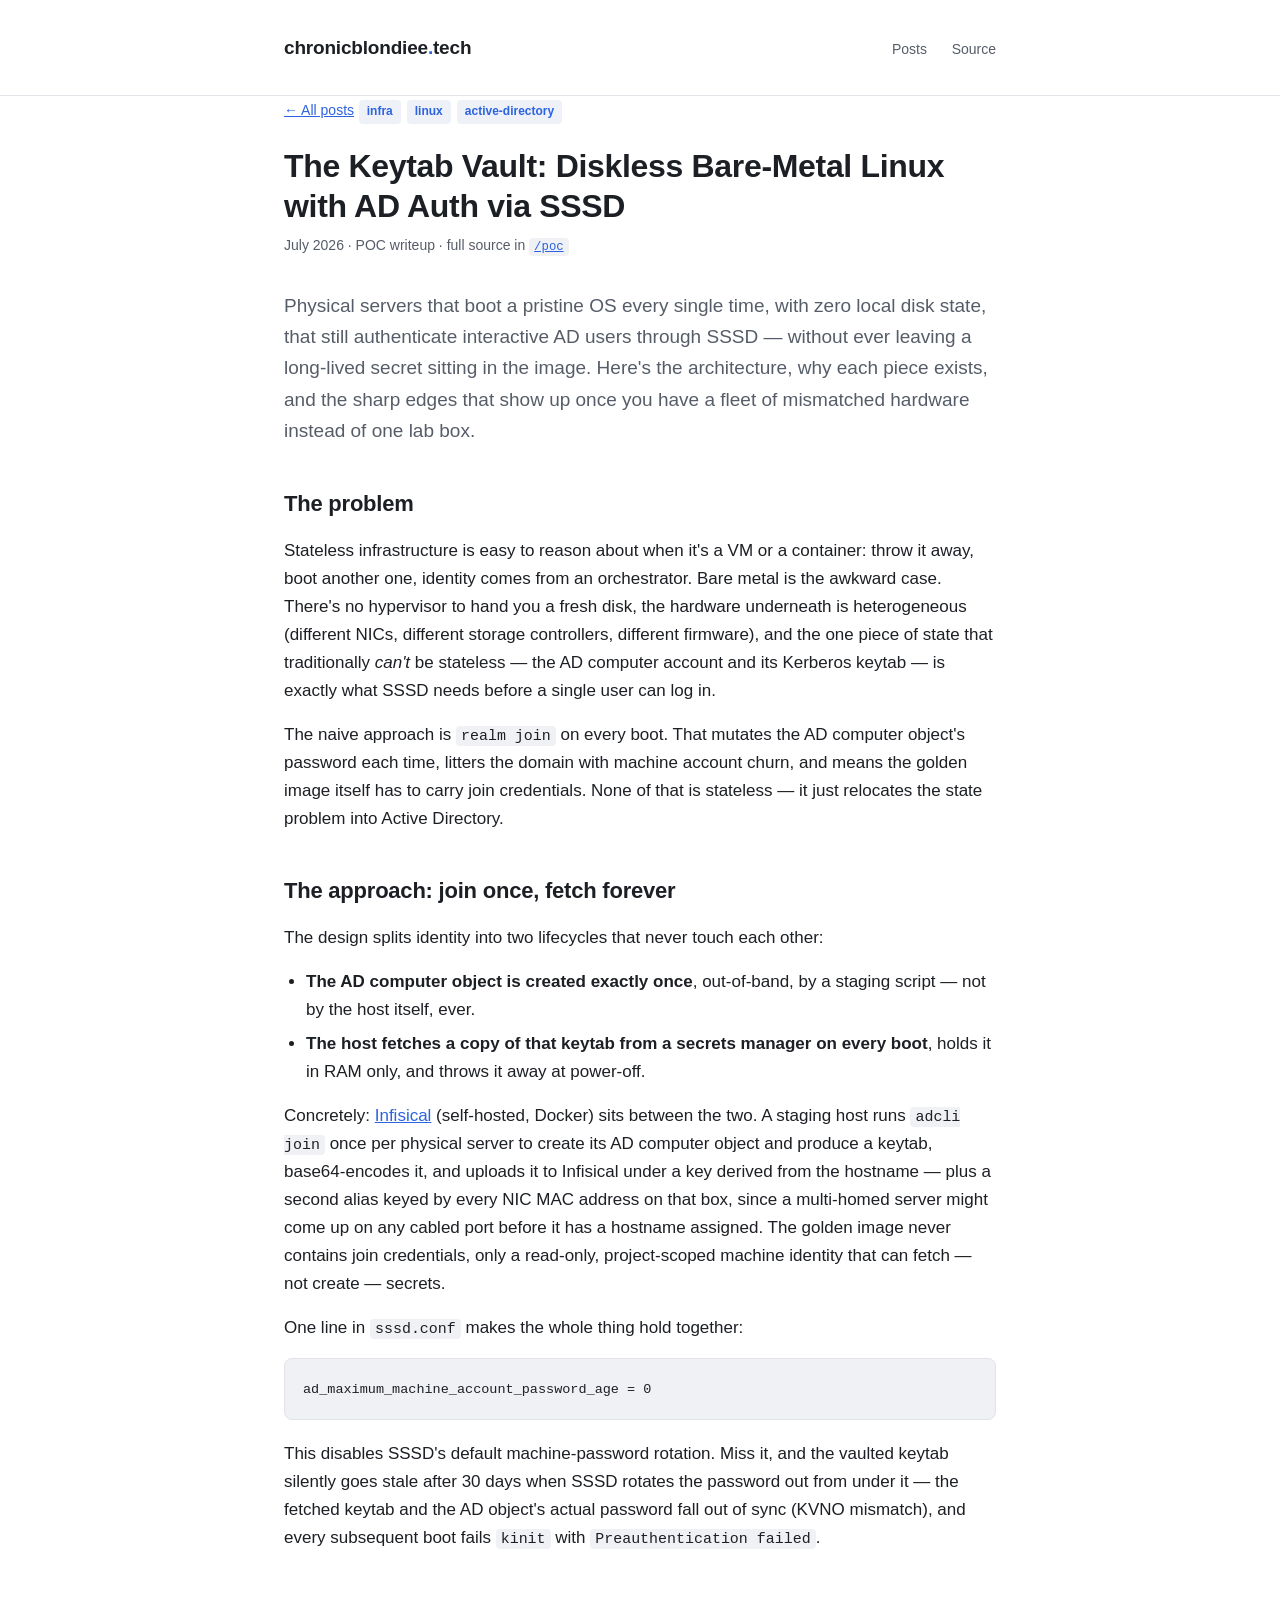
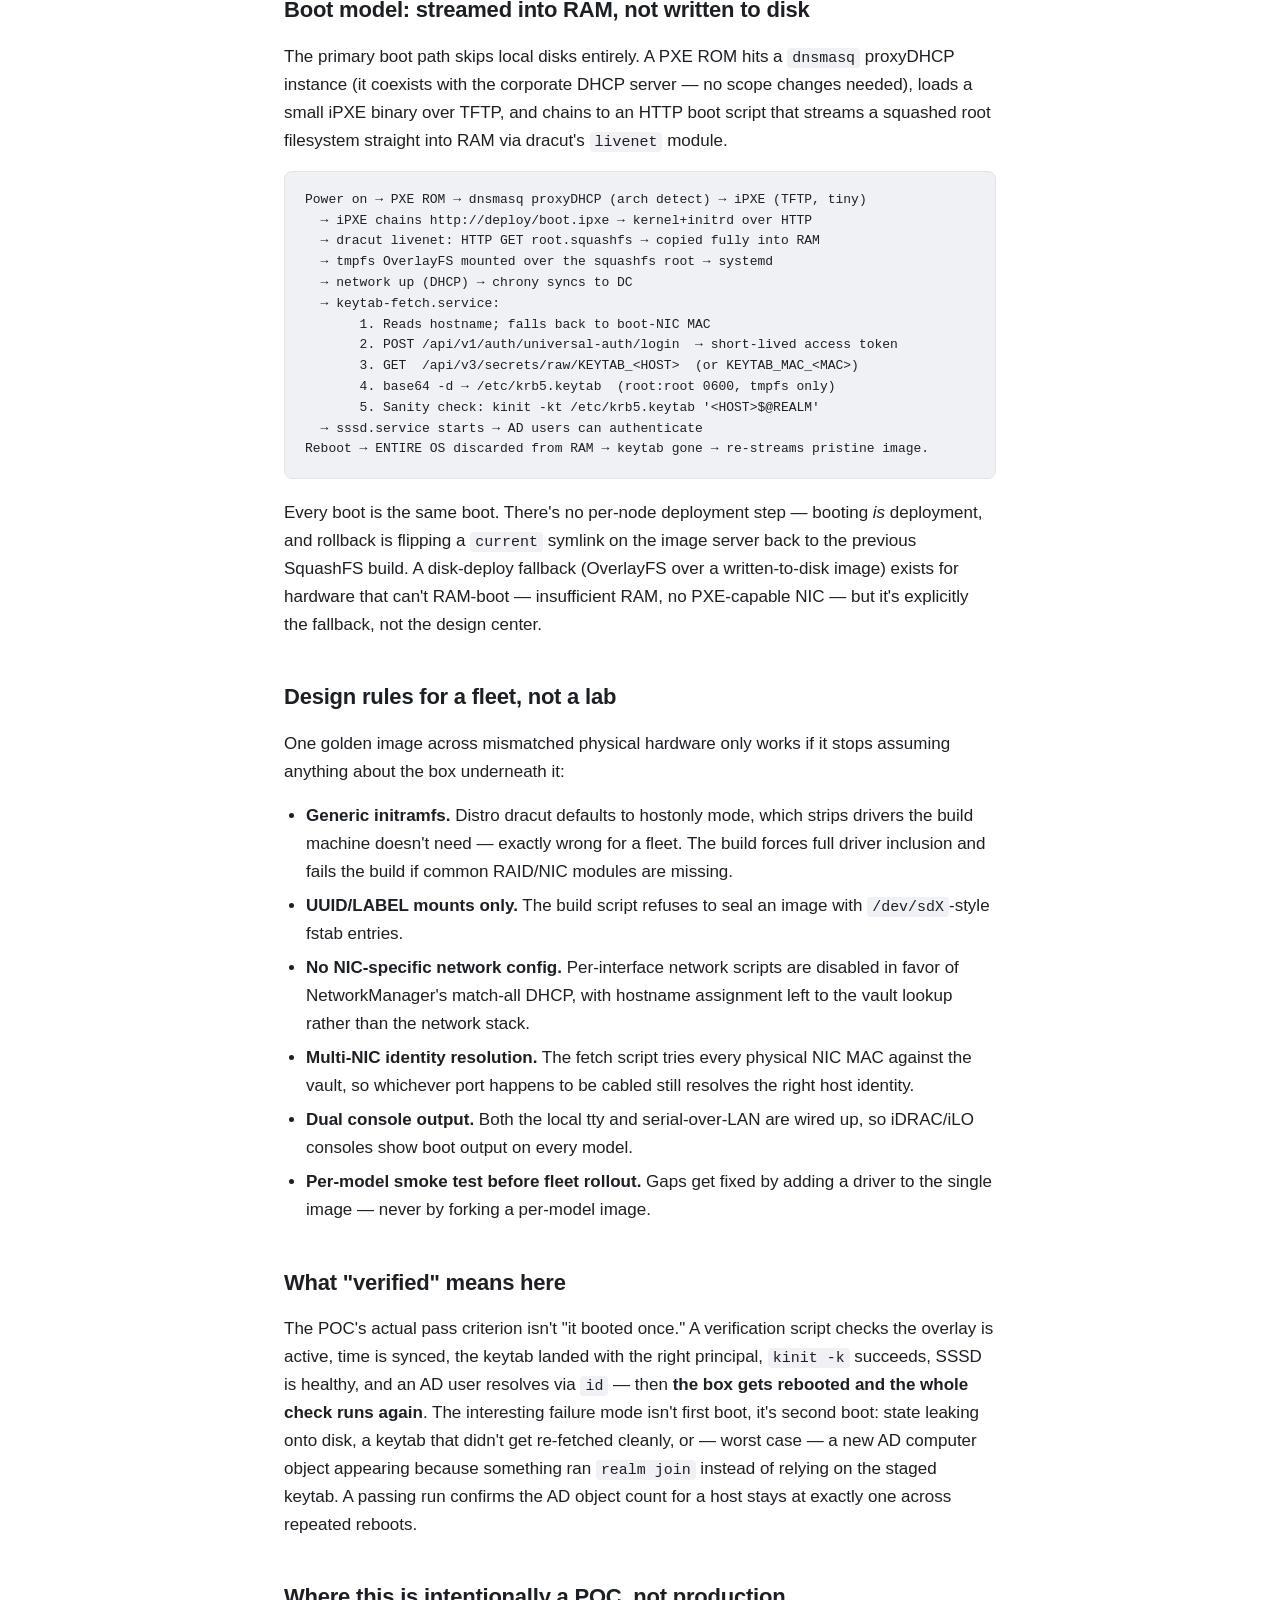
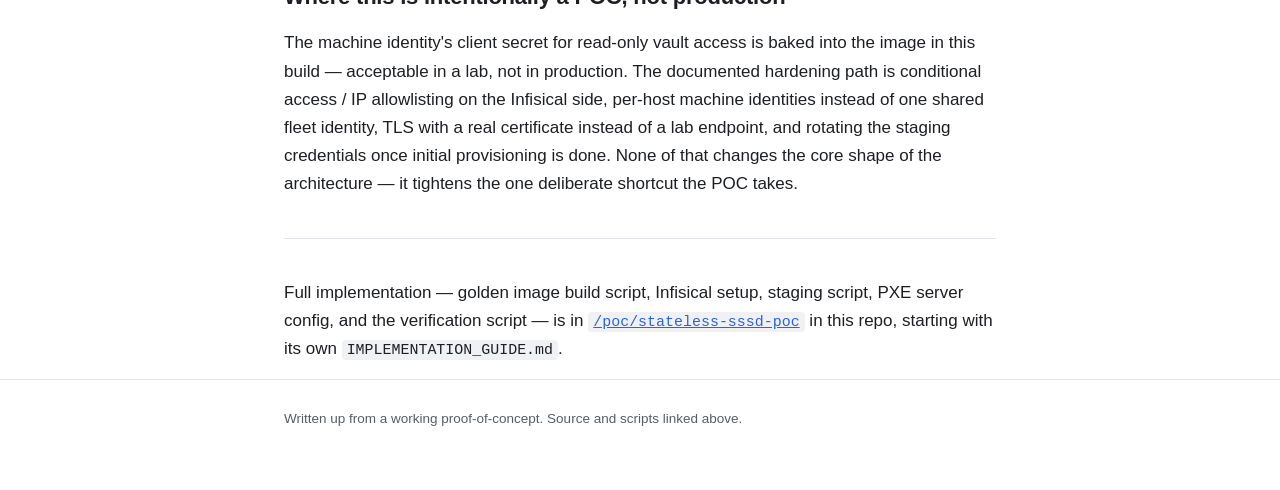
==== posts/stateless-bare-metal-linux-sssd.html @ 3443fa1d "Initial blog: Keytab Vault stateless bare-metal Linux + SSSD POC writeup Static HTML/CSS blog with a" ====
<!doctype html>
<html lang="en">
<head>
<meta charset="utf-8">
<meta name="viewport" content="width=device-width, initial-scale=1">
<title>The Keytab Vault: Diskless Bare-Metal Linux with AD Auth via SSSD</title>
<meta name="description" content="A PXE RAM-boot architecture for stateless bare-metal Linux fleets that authenticate against Active Directory through SSSD, with secrets pulled from Infisical at every boot.">
<link rel="stylesheet" href="../style.css">
</head>
<body>

<header class="site">
  <div class="wrap">
    <a class="brand" href="../index.html">chronicblondiee<span>.</span>tech</a>
    <nav class="site">
      <a href="../index.html">Posts</a>
      <a href="https://github.com/chronicblondiee/tech-blog/tree/main/poc/stateless-sssd-poc">Source</a>
    </nav>
  </div>
</header>

<main class="wrap">

  <a class="back-link" href="../index.html">&larr; All posts</a>

  <span class="tag">infra</span><span class="tag">linux</span><span class="tag">active-directory</span>

  <h1>The Keytab Vault: Diskless Bare-Metal Linux with AD Auth via SSSD</h1>
  <div class="post-meta">July 2026 &middot; POC writeup &middot; full source in <a href="https://github.com/chronicblondiee/tech-blog/tree/main/poc/stateless-sssd-poc"><code>/poc</code></a></div>

  <p class="lede">
    Physical servers that boot a pristine OS every single time, with zero local
    disk state, that still authenticate interactive AD users through SSSD —
    without ever leaving a long-lived secret sitting in the image. Here's the
    architecture, why each piece exists, and the sharp edges that show up
    once you have a fleet of mismatched hardware instead of one lab box.
  </p>

  <h2>The problem</h2>
  <p>
    Stateless infrastructure is easy to reason about when it's a VM or a
    container: throw it away, boot another one, identity comes from an
    orchestrator. Bare metal is the awkward case. There's no hypervisor to
    hand you a fresh disk, the hardware underneath is heterogeneous (different
    NICs, different storage controllers, different firmware), and the one
    piece of state that traditionally <em>can't</em> be stateless — the AD
    computer account and its Kerberos keytab — is exactly what SSSD needs
    before a single user can log in.
  </p>
  <p>
    The naive approach is <code>realm join</code> on every boot. That mutates
    the AD computer object's password each time, litters the domain with
    machine account churn, and means the golden image itself has to carry
    join credentials. None of that is stateless — it just relocates the
    state problem into Active Directory.
  </p>

  <h2>The approach: join once, fetch forever</h2>
  <p>
    The design splits identity into two lifecycles that never touch each
    other:
  </p>
  <ul>
    <li><strong>The AD computer object is created exactly once</strong>, out-of-band, by a staging script — not by the host itself, ever.</li>
    <li><strong>The host fetches a copy of that keytab from a secrets manager on every boot</strong>, holds it in RAM only, and throws it away at power-off.</li>
  </ul>
  <p>
    Concretely: <a href="https://infisical.com">Infisical</a> (self-hosted, Docker)
    sits between the two. A staging host runs <code>adcli join</code> once per
    physical server to create its AD computer object and produce a keytab,
    base64-encodes it, and uploads it to Infisical under a key derived from
    the hostname — plus a second alias keyed by every NIC MAC address on that
    box, since a multi-homed server might come up on any cabled port before
    it has a hostname assigned. The golden image never contains join
    credentials, only a read-only, project-scoped machine identity that can
    fetch — not create — secrets.
  </p>
  <p>
    One line in <code>sssd.conf</code> makes the whole thing hold together:
  </p>
  <pre><code>ad_maximum_machine_account_password_age = 0</code></pre>
  <p>
    This disables SSSD's default machine-password rotation. Miss it, and the
    vaulted keytab silently goes stale after 30 days when SSSD rotates the
    password out from under it — the fetched keytab and the AD object's
    actual password fall out of sync (KVNO mismatch), and every subsequent
    boot fails <code>kinit</code> with <code>Preauthentication failed</code>.
  </p>

  <h2>Boot model: streamed into RAM, not written to disk</h2>
  <p>
    The primary boot path skips local disks entirely. A PXE ROM hits a
    <code>dnsmasq</code> proxyDHCP instance (it coexists with the corporate
    DHCP server — no scope changes needed), loads a small iPXE binary over
    TFTP, and chains to an HTTP boot script that streams a squashed root
    filesystem straight into RAM via dracut's <code>livenet</code> module.
  </p>
  <div class="diagram">Power on &rarr; PXE ROM &rarr; dnsmasq proxyDHCP (arch detect) &rarr; iPXE (TFTP, tiny)
  &rarr; iPXE chains http://deploy/boot.ipxe &rarr; kernel+initrd over HTTP
  &rarr; dracut livenet: HTTP GET root.squashfs &rarr; copied fully into RAM
  &rarr; tmpfs OverlayFS mounted over the squashfs root &rarr; systemd
  &rarr; network up (DHCP) &rarr; chrony syncs to DC
  &rarr; keytab-fetch.service:
       1. Reads hostname; falls back to boot-NIC MAC
       2. POST /api/v1/auth/universal-auth/login  &rarr; short-lived access token
       3. GET  /api/v3/secrets/raw/KEYTAB_&lt;HOST&gt;  (or KEYTAB_MAC_&lt;MAC&gt;)
       4. base64 -d &rarr; /etc/krb5.keytab  (root:root 0600, tmpfs only)
       5. Sanity check: kinit -kt /etc/krb5.keytab '&lt;HOST&gt;$@REALM'
  &rarr; sssd.service starts &rarr; AD users can authenticate
Reboot &rarr; ENTIRE OS discarded from RAM &rarr; keytab gone &rarr; re-streams pristine image.</div>
  <p>
    Every boot is the same boot. There's no per-node deployment step —
    booting <em>is</em> deployment, and rollback is flipping a
    <code>current</code> symlink on the image server back to the previous
    SquashFS build. A disk-deploy fallback (OverlayFS over a written-to-disk
    image) exists for hardware that can't RAM-boot — insufficient RAM, no
    PXE-capable NIC — but it's explicitly the fallback, not the design
    center.
  </p>

  <h2>Design rules for a fleet, not a lab</h2>
  <p>
    One golden image across mismatched physical hardware only works if it
    stops assuming anything about the box underneath it:
  </p>
  <ul>
    <li><strong>Generic initramfs.</strong> Distro dracut defaults to hostonly mode, which strips drivers the build machine doesn't need — exactly wrong for a fleet. The build forces full driver inclusion and fails the build if common RAID/NIC modules are missing.</li>
    <li><strong>UUID/LABEL mounts only.</strong> The build script refuses to seal an image with <code>/dev/sdX</code>-style fstab entries.</li>
    <li><strong>No NIC-specific network config.</strong> Per-interface network scripts are disabled in favor of NetworkManager's match-all DHCP, with hostname assignment left to the vault lookup rather than the network stack.</li>
    <li><strong>Multi-NIC identity resolution.</strong> The fetch script tries every physical NIC MAC against the vault, so whichever port happens to be cabled still resolves the right host identity.</li>
    <li><strong>Dual console output.</strong> Both the local tty and serial-over-LAN are wired up, so iDRAC/iLO consoles show boot output on every model.</li>
    <li><strong>Per-model smoke test before fleet rollout.</strong> Gaps get fixed by adding a driver to the single image — never by forking a per-model image.</li>
  </ul>

  <h2>What "verified" means here</h2>
  <p>
    The POC's actual pass criterion isn't "it booted once." A verification
    script checks the overlay is active, time is synced, the keytab landed
    with the right principal, <code>kinit -k</code> succeeds, SSSD is healthy,
    and an AD user resolves via <code>id</code> — then <strong>the box gets
    rebooted and the whole check runs again</strong>. The interesting failure
    mode isn't first boot, it's second boot: state leaking onto disk, a
    keytab that didn't get re-fetched cleanly, or — worst case — a new AD
    computer object appearing because something ran <code>realm join</code>
    instead of relying on the staged keytab. A passing run confirms the AD
    object count for a host stays at exactly one across repeated reboots.
  </p>

  <h2>Where this is intentionally a POC, not production</h2>
  <p>
    The machine identity's client secret for read-only vault access is baked
    into the image in this build — acceptable in a lab, not in production.
    The documented hardening path is conditional access / IP allowlisting on
    the Infisical side, per-host machine identities instead of one shared
    fleet identity, TLS with a real certificate instead of a lab endpoint,
    and rotating the staging credentials once initial provisioning is done.
    None of that changes the core shape of the architecture — it tightens
    the one deliberate shortcut the POC takes.
  </p>

  <hr>
  <p>
    Full implementation — golden image build script, Infisical setup,
    staging script, PXE server config, and the verification script — is in
    <a href="https://github.com/chronicblondiee/tech-blog/tree/main/poc/stateless-sssd-poc"><code>/poc/stateless-sssd-poc</code></a>
    in this repo, starting with its own <code>IMPLEMENTATION_GUIDE.md</code>.
  </p>

</main>

<footer class="site">
  <div class="wrap">
    Written up from a working proof-of-concept. Source and scripts linked above.
  </div>
</footer>

</body>
</html>
---- style.css ----
:root {
  color-scheme: light dark;
  --bg: #ffffff;
  --bg-alt: #f5f6f8;
  --text: #1c1f24;
  --text-dim: #565d68;
  --accent: #2b63e0;
  --border: #e2e4e9;
  --code-bg: #f0f1f4;
  --tag-bg: #eef1f8;
}

@media (prefers-color-scheme: dark) {
  :root {
    --bg: #14161a;
    --bg-alt: #1b1e24;
    --text: #e7e9ec;
    --text-dim: #9aa1ac;
    --accent: #6d9bff;
    --border: #2b2f37;
    --code-bg: #1e2128;
    --tag-bg: #20242e;
  }
}

* { box-sizing: border-box; }

html { -webkit-text-size-adjust: 100%; }

body {
  margin: 0;
  background: var(--bg);
  color: var(--text);
  font: 17px/1.65 -apple-system, BlinkMacSystemFont, "Segoe UI", Roboto, Helvetica, Arial, sans-serif;
}

.wrap {
  max-width: 760px;
  margin: 0 auto;
  padding: 0 24px;
}

header.site {
  border-bottom: 1px solid var(--border);
  padding: 32px 0;
}

header.site .wrap {
  display: flex;
  align-items: baseline;
  justify-content: space-between;
  flex-wrap: wrap;
  gap: 8px;
}

.brand {
  font-size: 19px;
  font-weight: 700;
  color: var(--text);
  text-decoration: none;
  letter-spacing: -0.01em;
}

.brand span { color: var(--accent); }

nav.site a {
  color: var(--text-dim);
  text-decoration: none;
  margin-left: 20px;
  font-size: 14px;
}

nav.site a:hover { color: var(--accent); }

main { padding: 48px 0 80px; }

h1 {
  font-size: 32px;
  line-height: 1.25;
  letter-spacing: -0.01em;
  margin: 0 0 8px;
}

h2 {
  font-size: 22px;
  margin: 40px 0 14px;
  letter-spacing: -0.01em;
}

h3 {
  font-size: 17px;
  margin: 28px 0 10px;
}

p, ul, ol, table { margin: 0 0 16px; }

ul, ol { padding-left: 22px; }

li { margin-bottom: 6px; }

a { color: var(--accent); }

.post-meta {
  color: var(--text-dim);
  font-size: 14px;
  margin-bottom: 32px;
}

.tag {
  display: inline-block;
  background: var(--tag-bg);
  color: var(--accent);
  border-radius: 4px;
  padding: 2px 8px;
  font-size: 12px;
  font-weight: 600;
  margin-right: 6px;
}

.lede {
  font-size: 19px;
  color: var(--text-dim);
  margin-bottom: 28px;
}

code {
  background: var(--code-bg);
  border-radius: 4px;
  padding: 2px 5px;
  font-size: 0.88em;
  font-family: ui-monospace, SFMono-Regular, Menlo, Consolas, monospace;
}

pre {
  background: var(--code-bg);
  border: 1px solid var(--border);
  border-radius: 8px;
  padding: 16px 18px;
  overflow-x: auto;
  margin: 0 0 20px;
}

pre code {
  background: none;
  padding: 0;
  font-size: 13.5px;
  line-height: 1.55;
}

blockquote {
  margin: 0 0 20px;
  padding: 2px 18px;
  border-left: 3px solid var(--accent);
  color: var(--text-dim);
}

table {
  width: 100%;
  border-collapse: collapse;
  font-size: 14.5px;
}

th, td {
  text-align: left;
  padding: 8px 10px;
  border-bottom: 1px solid var(--border);
}

th { color: var(--text-dim); font-weight: 600; }

hr {
  border: none;
  border-top: 1px solid var(--border);
  margin: 40px 0;
}

.post-list-item {
  padding: 22px 0;
  border-bottom: 1px solid var(--border);
}

.post-list-item:first-child { padding-top: 0; }

.post-list-item h2 {
  margin: 0 0 6px;
  font-size: 21px;
}

.post-list-item a { text-decoration: none; color: var(--text); }
.post-list-item a:hover { color: var(--accent); }

.post-list-item .post-meta { margin-bottom: 8px; }

.post-list-item .excerpt {
  color: var(--text-dim);
  font-size: 15.5px;
  margin: 0;
}

footer.site {
  border-top: 1px solid var(--border);
  padding: 28px 0 60px;
  color: var(--text-dim);
  font-size: 13.5px;
}

.diagram {
  background: var(--code-bg);
  border: 1px solid var(--border);
  border-radius: 8px;
  padding: 18px 20px;
  overflow-x: auto;
  font-family: ui-monospace, SFMono-Regular, Menlo, Consolas, monospace;
  font-size: 13px;
  line-height: 1.6;
  white-space: pre;
  margin: 0 0 20px;
}

.back-link {
  display: inline-block;
  margin-bottom: 24px;
  font-size: 14px;
}
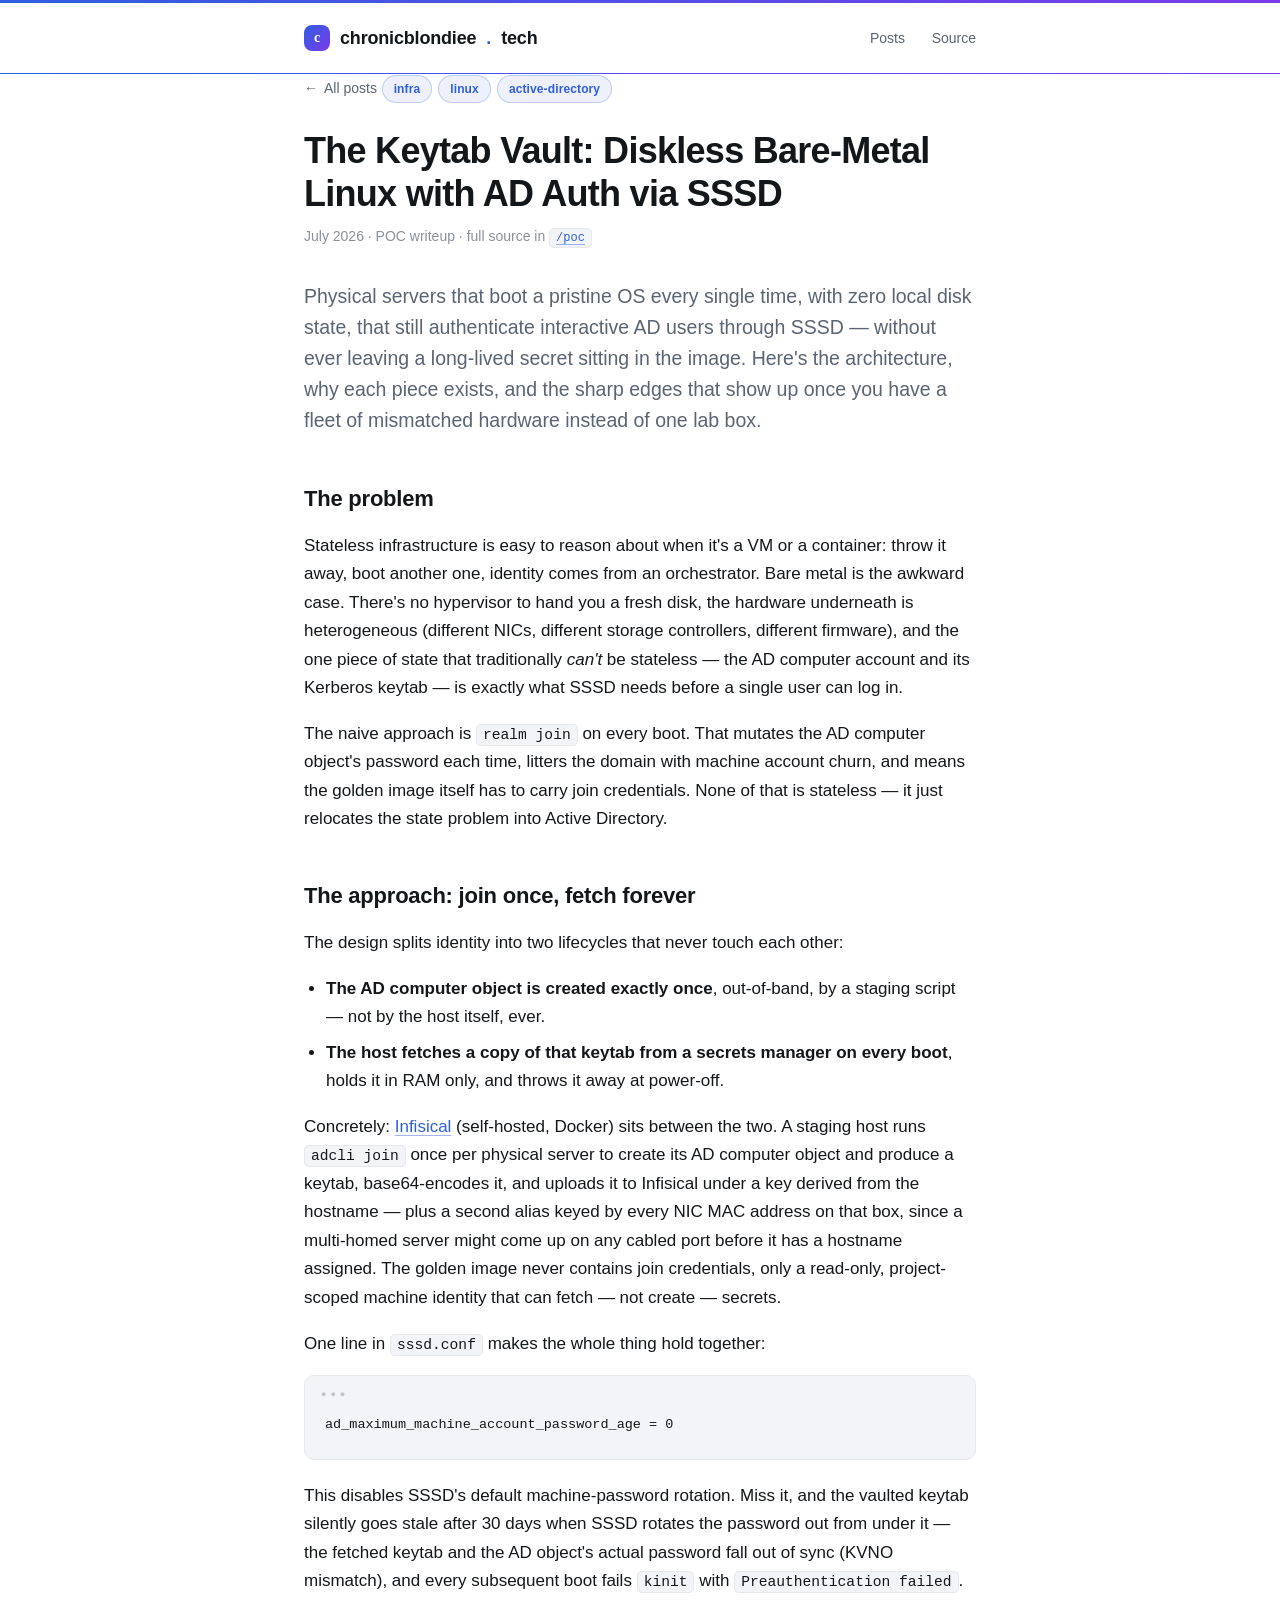
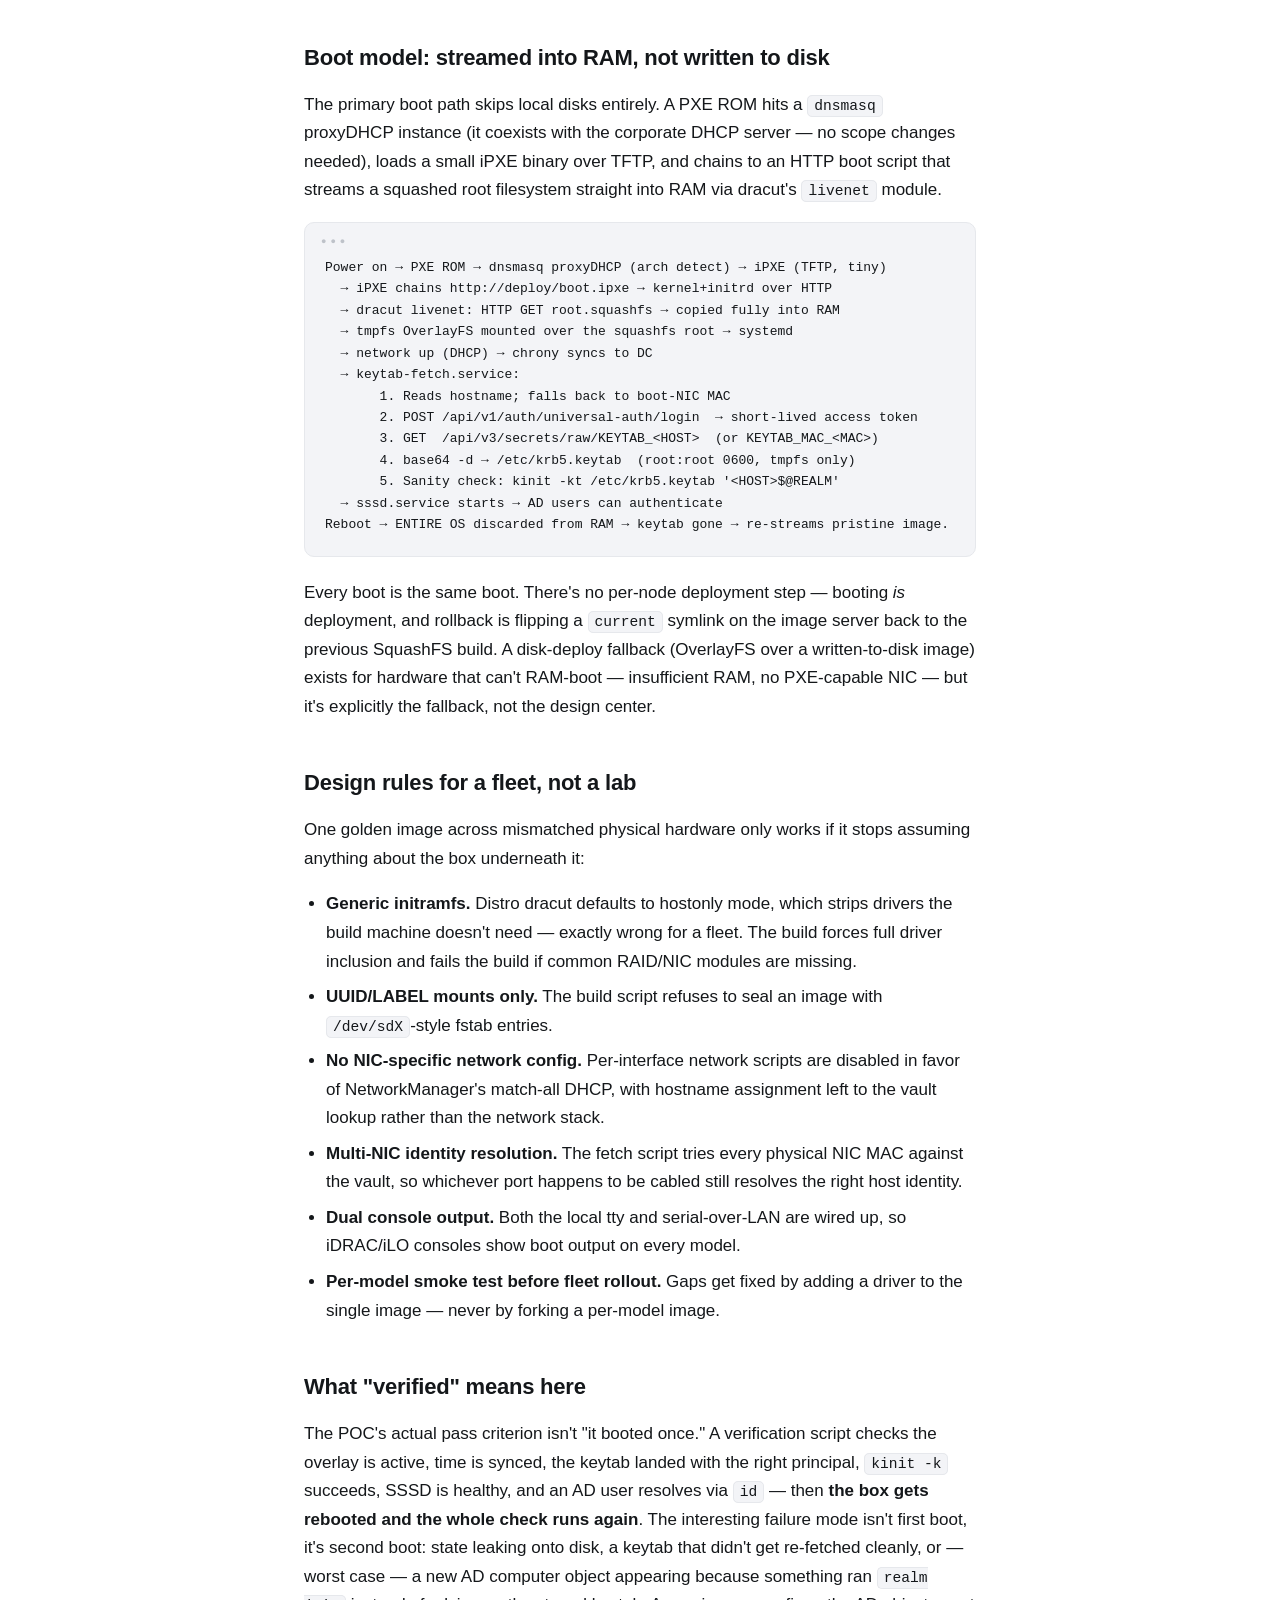
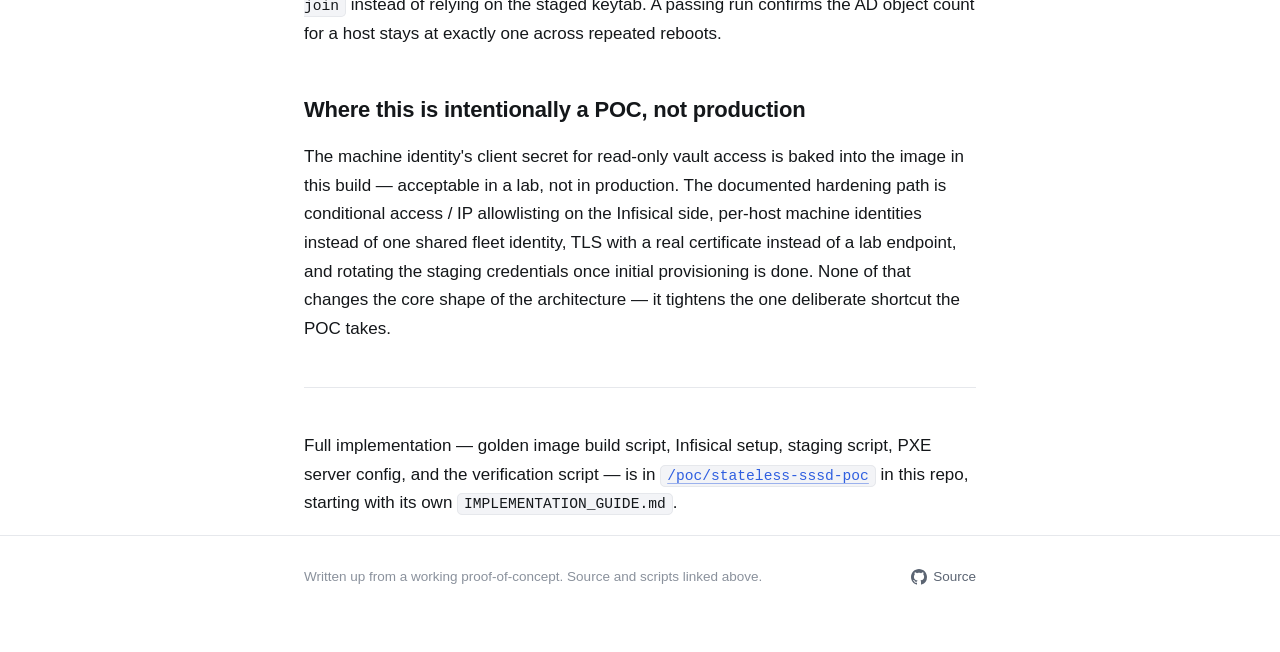
==== commit 431d11b4: "Restyle blog: sticky gradient header, card-style post list, richer typography Adds a logo mark + fav" ====
--- a/posts/stateless-bare-metal-linux-sssd.html
+++ b/posts/stateless-bare-metal-linux-sssd.html
@@ -5,13 +5,19 @@
 <meta name="viewport" content="width=device-width, initial-scale=1">
 <title>The Keytab Vault: Diskless Bare-Metal Linux with AD Auth via SSSD</title>
 <meta name="description" content="A PXE RAM-boot architecture for stateless bare-metal Linux fleets that authenticate against Active Directory through SSSD, with secrets pulled from Infisical at every boot.">
+<link rel="icon" type="image/svg+xml" href="../favicon.svg">
+<meta property="og:title" content="The Keytab Vault: Diskless Bare-Metal Linux with AD Auth via SSSD">
+<meta property="og:description" content="A PXE RAM-boot architecture for stateless bare-metal Linux fleets that authenticate against Active Directory through SSSD, with secrets pulled from Infisical at every boot.">
+<meta property="og:type" content="article">
+<meta property="og:url" content="https://chronicblondiee.github.io/tech-blog/posts/stateless-bare-metal-linux-sssd.html">
+<meta name="twitter:card" content="summary">
 <link rel="stylesheet" href="../style.css">
 </head>
 <body>
 
 <header class="site">
   <div class="wrap">
-    <a class="brand" href="../index.html">chronicblondiee<span>.</span>tech</a>
+    <a class="brand" href="../index.html"><span class="logo-mark">c</span>chronicblondiee<span class="dot">.</span>tech</a>
     <nav class="site">
       <a href="../index.html">Posts</a>
       <a href="https://github.com/chronicblondiee/tech-blog/tree/main/poc/stateless-sssd-poc">Source</a>
@@ -21,7 +27,7 @@
 
 <main class="wrap">
 
-  <a class="back-link" href="../index.html">&larr; All posts</a>
+  <a class="back-link" href="../index.html"><span class="arrow">&larr;</span><span>All posts</span></a>
 
   <span class="tag">infra</span><span class="tag">linux</span><span class="tag">active-directory</span>
 
@@ -170,7 +176,11 @@
 
 <footer class="site">
   <div class="wrap">
-    Written up from a working proof-of-concept. Source and scripts linked above.
+    <span>Written up from a working proof-of-concept. Source and scripts linked above.</span>
+    <a href="https://github.com/chronicblondiee/tech-blog/tree/main/poc/stateless-sssd-poc">
+      <svg viewBox="0 0 16 16" aria-hidden="true"><path d="M8 0C3.58 0 0 3.58 0 8c0 3.54 2.29 6.53 5.47 7.59.4.07.55-.17.55-.38 0-.19-.01-.82-.01-1.49-2.01.37-2.53-.49-2.69-.94-.09-.23-.48-.94-.82-1.13-.28-.15-.68-.52-.01-.53.63-.01 1.08.58 1.23.82.72 1.21 1.87.87 2.33.66.07-.52.28-.87.51-1.07-1.78-.2-3.64-.89-3.64-3.95 0-.87.31-1.59.82-2.15-.08-.2-.36-1.02.08-2.12 0 0 .67-.21 2.2.82.64-.18 1.32-.27 2-.27.68 0 1.36.09 2 .27 1.53-1.04 2.2-.82 2.2-.82.44 1.1.16 1.92.08 2.12.51.56.82 1.27.82 2.15 0 3.07-1.87 3.75-3.65 3.95.29.25.54.73.54 1.48 0 1.07-.01 1.93-.01 2.2 0 .21.15.46.55.38A8.01 8.01 0 0 0 16 8c0-4.42-3.58-8-8-8Z"/></svg>
+      <span>Source</span>
+    </a>
   </div>
 </footer>
 
--- a/style.css
+++ b/style.css
@@ -1,107 +1,190 @@
 :root {
   color-scheme: light dark;
   --bg: #ffffff;
-  --bg-alt: #f5f6f8;
-  --text: #1c1f24;
-  --text-dim: #565d68;
-  --accent: #2b63e0;
-  --border: #e2e4e9;
-  --code-bg: #f0f1f4;
-  --tag-bg: #eef1f8;
+  --bg-soft: #f8f9fb;
+  --text: #14171a;
+  --text-dim: #5b6472;
+  --text-faint: #8a919c;
+  --accent: #2f5fe0;
+  --accent-2: #7c3aed;
+  --border: #e6e8ec;
+  --code-bg: #f3f4f7;
+  --tag-bg: #eef1fb;
+  --shadow: rgba(20, 23, 26, 0.08);
+  --header-bg: rgba(255, 255, 255, 0.75);
 }
 
 @media (prefers-color-scheme: dark) {
   :root {
-    --bg: #14161a;
-    --bg-alt: #1b1e24;
-    --text: #e7e9ec;
+    --bg: #0f1115;
+    --bg-soft: #15181d;
+    --text: #e8eaed;
     --text-dim: #9aa1ac;
-    --accent: #6d9bff;
-    --border: #2b2f37;
-    --code-bg: #1e2128;
-    --tag-bg: #20242e;
+    --text-faint: #6b7280;
+    --accent: #7c9dff;
+    --accent-2: #a78bfa;
+    --border: #23262d;
+    --code-bg: #1a1d23;
+    --tag-bg: #1c2030;
+    --shadow: rgba(0, 0, 0, 0.45);
+    --header-bg: rgba(15, 17, 21, 0.7);
   }
 }
 
 * { box-sizing: border-box; }
 
-html { -webkit-text-size-adjust: 100%; }
+html {
+  -webkit-text-size-adjust: 100%;
+  scroll-behavior: smooth;
+}
 
 body {
   margin: 0;
   background: var(--bg);
   color: var(--text);
-  font: 17px/1.65 -apple-system, BlinkMacSystemFont, "Segoe UI", Roboto, Helvetica, Arial, sans-serif;
+  font: 17px/1.68 -apple-system, BlinkMacSystemFont, "Segoe UI", Roboto, Helvetica, Arial, sans-serif;
+  -webkit-font-smoothing: antialiased;
+  text-rendering: optimizeLegibility;
+}
+
+::selection {
+  background: var(--accent);
+  color: #fff;
+}
+
+a { color: var(--accent); }
+
+a:focus-visible, button:focus-visible {
+  outline: 2px solid var(--accent);
+  outline-offset: 3px;
+  border-radius: 2px;
 }
 
 .wrap {
-  max-width: 760px;
+  max-width: 720px;
   margin: 0 auto;
   padding: 0 24px;
 }
 
 header.site {
+  position: sticky;
+  top: 0;
+  z-index: 20;
+  border-top: 3px solid var(--accent);
+  border-image: linear-gradient(90deg, var(--accent), var(--accent-2)) 1;
   border-bottom: 1px solid var(--border);
-  padding: 32px 0;
+  background: var(--bg);
+  background: var(--header-bg);
+  backdrop-filter: blur(10px);
+  -webkit-backdrop-filter: blur(10px);
+  padding: 20px 0;
 }
 
 header.site .wrap {
   display: flex;
-  align-items: baseline;
+  align-items: center;
   justify-content: space-between;
   flex-wrap: wrap;
-  gap: 8px;
+  gap: 10px;
 }
 
 .brand {
-  font-size: 19px;
+  display: inline-flex;
+  align-items: center;
+  gap: 10px;
+  font-size: 18px;
   font-weight: 700;
   color: var(--text);
   text-decoration: none;
   letter-spacing: -0.01em;
 }
 
-.brand span { color: var(--accent); }
+.brand:hover { color: var(--text); }
+
+.brand .dot { color: var(--accent); }
+
+.logo-mark {
+  display: inline-flex;
+  align-items: center;
+  justify-content: center;
+  width: 26px;
+  height: 26px;
+  border-radius: 8px;
+  background: linear-gradient(135deg, var(--accent), var(--accent-2));
+  color: #fff;
+  font-family: Georgia, "Times New Roman", serif;
+  font-weight: 700;
+  font-size: 14px;
+  line-height: 1;
+  flex-shrink: 0;
+}
 
 nav.site a {
+  position: relative;
   color: var(--text-dim);
   text-decoration: none;
-  margin-left: 20px;
+  margin-left: 22px;
   font-size: 14px;
+  transition: color 0.15s ease;
+}
+
+nav.site a::after {
+  content: "";
+  position: absolute;
+  left: 0;
+  right: 0;
+  bottom: -4px;
+  height: 1px;
+  background: var(--accent);
+  transform: scaleX(0);
+  transform-origin: right;
+  transition: transform 0.2s ease;
 }
 
 nav.site a:hover { color: var(--accent); }
-
-main { padding: 48px 0 80px; }
+nav.site a:hover::after { transform: scaleX(1); transform-origin: left; }
+
+main { padding: 56px 0 90px; }
 
 h1 {
-  font-size: 32px;
-  line-height: 1.25;
-  letter-spacing: -0.01em;
-  margin: 0 0 8px;
+  font-size: clamp(28px, 4.5vw, 36px);
+  font-weight: 800;
+  line-height: 1.2;
+  letter-spacing: -0.02em;
+  margin: 0 0 10px;
 }
 
 h2 {
   font-size: 22px;
-  margin: 40px 0 14px;
+  font-weight: 700;
+  margin: 44px 0 14px;
   letter-spacing: -0.01em;
 }
 
 h3 {
   font-size: 17px;
+  font-weight: 700;
   margin: 28px 0 10px;
 }
 
-p, ul, ol, table { margin: 0 0 16px; }
+p, ul, ol, table { margin: 0 0 17px; }
 
 ul, ol { padding-left: 22px; }
 
-li { margin-bottom: 6px; }
-
-a { color: var(--accent); }
+li { margin-bottom: 7px; }
+
+a {
+  text-underline-offset: 3px;
+  text-decoration-color: color-mix(in srgb, var(--accent) 45%, transparent);
+  transition: text-decoration-color 0.15s ease, color 0.15s ease;
+}
+
+a:hover {
+  text-decoration-color: var(--accent);
+}
 
 .post-meta {
-  color: var(--text-dim);
+  color: var(--text-faint);
   font-size: 14px;
   margin-bottom: 32px;
 }
@@ -110,48 +193,68 @@
   display: inline-block;
   background: var(--tag-bg);
   color: var(--accent);
-  border-radius: 4px;
-  padding: 2px 8px;
+  border: 1px solid color-mix(in srgb, var(--accent) 25%, transparent);
+  border-radius: 999px;
+  padding: 3px 11px;
   font-size: 12px;
   font-weight: 600;
+  letter-spacing: 0.01em;
   margin-right: 6px;
 }
 
 .lede {
-  font-size: 19px;
-  color: var(--text-dim);
-  margin-bottom: 28px;
+  font-size: 19.5px;
+  line-height: 1.6;
+  color: var(--text-dim);
+  margin-bottom: 30px;
 }
 
 code {
   background: var(--code-bg);
-  border-radius: 4px;
-  padding: 2px 5px;
-  font-size: 0.88em;
+  border: 1px solid var(--border);
+  border-radius: 5px;
+  padding: 2px 6px;
+  font-size: 0.86em;
   font-family: ui-monospace, SFMono-Regular, Menlo, Consolas, monospace;
 }
 
 pre {
+  position: relative;
   background: var(--code-bg);
   border: 1px solid var(--border);
-  border-radius: 8px;
-  padding: 16px 18px;
+  border-radius: 10px;
+  padding: 34px 20px 20px;
   overflow-x: auto;
-  margin: 0 0 20px;
+  margin: 0 0 22px;
+  box-shadow: inset 0 1px 0 rgba(255, 255, 255, 0.02);
+}
+
+pre::before {
+  content: "\25CF \25CF \25CF";
+  position: absolute;
+  top: 12px;
+  left: 16px;
+  font-size: 9px;
+  letter-spacing: 4px;
+  color: var(--text-faint);
+  opacity: 0.5;
 }
 
 pre code {
   background: none;
+  border: none;
   padding: 0;
   font-size: 13.5px;
-  line-height: 1.55;
+  line-height: 1.6;
 }
 
 blockquote {
+  position: relative;
   margin: 0 0 20px;
-  padding: 2px 18px;
+  padding: 4px 20px 4px 24px;
   border-left: 3px solid var(--accent);
   color: var(--text-dim);
+  font-style: italic;
 }
 
 table {
@@ -162,7 +265,7 @@
 
 th, td {
   text-align: left;
-  padding: 8px 10px;
+  padding: 9px 12px;
   border-bottom: 1px solid var(--border);
 }
 
@@ -171,25 +274,50 @@
 hr {
   border: none;
   border-top: 1px solid var(--border);
-  margin: 40px 0;
+  margin: 44px 0;
 }
 
 .post-list-item {
-  padding: 22px 0;
-  border-bottom: 1px solid var(--border);
-}
-
-.post-list-item:first-child { padding-top: 0; }
+  display: block;
+  padding: 22px 24px;
+  margin-bottom: 16px;
+  background: var(--bg-soft);
+  border: 1px solid var(--border);
+  border-radius: 14px;
+  text-decoration: none;
+  color: inherit;
+  transition: transform 0.18s ease, box-shadow 0.18s ease, border-color 0.18s ease;
+}
+
+.post-list-item:hover {
+  transform: translateY(-3px);
+  border-color: color-mix(in srgb, var(--accent) 40%, var(--border));
+  box-shadow: 0 10px 28px -12px var(--shadow);
+}
 
 .post-list-item h2 {
-  margin: 0 0 6px;
+  display: inline-flex;
+  align-items: center;
+  gap: 6px;
+  margin: 0 0 8px;
   font-size: 21px;
-}
-
-.post-list-item a { text-decoration: none; color: var(--text); }
-.post-list-item a:hover { color: var(--accent); }
-
-.post-list-item .post-meta { margin-bottom: 8px; }
+  color: var(--text);
+}
+
+.post-list-item h2::after {
+  content: "\2192";
+  color: var(--accent);
+  opacity: 0;
+  transform: translateX(-4px);
+  transition: opacity 0.18s ease, transform 0.18s ease;
+}
+
+.post-list-item:hover h2::after {
+  opacity: 1;
+  transform: translateX(0);
+}
+
+.post-list-item .post-meta { margin-bottom: 10px; }
 
 .post-list-item .excerpt {
   color: var(--text-dim);
@@ -197,28 +325,94 @@
   margin: 0;
 }
 
+.intro {
+  padding: 4px 0 40px;
+  border-bottom: 1px solid var(--border);
+  margin-bottom: 40px;
+}
+
+.intro h1 {
+  margin-bottom: 12px;
+}
+
+.intro p {
+  color: var(--text-dim);
+  font-size: 17.5px;
+  margin: 0;
+  max-width: 56ch;
+}
+
 footer.site {
   border-top: 1px solid var(--border);
-  padding: 28px 0 60px;
-  color: var(--text-dim);
+  padding: 30px 0 64px;
+}
+
+footer.site .wrap {
+  display: flex;
+  align-items: center;
+  justify-content: space-between;
+  flex-wrap: wrap;
+  gap: 10px;
+  color: var(--text-faint);
   font-size: 13.5px;
 }
 
+footer.site a {
+  display: inline-flex;
+  align-items: center;
+  gap: 6px;
+  color: var(--text-dim);
+  text-decoration: none;
+}
+
+footer.site a:hover { color: var(--accent); }
+
+footer.site svg { width: 16px; height: 16px; fill: currentColor; }
+
 .diagram {
+  position: relative;
   background: var(--code-bg);
   border: 1px solid var(--border);
-  border-radius: 8px;
-  padding: 18px 20px;
+  border-radius: 10px;
+  padding: 34px 20px 20px;
   overflow-x: auto;
   font-family: ui-monospace, SFMono-Regular, Menlo, Consolas, monospace;
   font-size: 13px;
-  line-height: 1.6;
+  line-height: 1.65;
   white-space: pre;
-  margin: 0 0 20px;
+  margin: 0 0 22px;
+}
+
+.diagram::before {
+  content: "\25CF \25CF \25CF";
+  position: absolute;
+  top: 12px;
+  left: 16px;
+  font-size: 9px;
+  letter-spacing: 4px;
+  color: var(--text-faint);
+  opacity: 0.5;
 }
 
 .back-link {
-  display: inline-block;
-  margin-bottom: 24px;
+  display: inline-flex;
+  align-items: center;
+  gap: 6px;
+  margin-bottom: 28px;
   font-size: 14px;
-}
+  text-decoration: none;
+  color: var(--text-dim);
+  transition: color 0.15s ease, gap 0.15s ease;
+}
+
+.back-link:hover {
+  color: var(--accent);
+  gap: 9px;
+}
+
+@media (max-width: 600px) {
+  main { padding: 40px 0 70px; }
+  h1 { font-size: 26px; }
+  .post-list-item { padding: 18px; }
+  nav.site a { margin-left: 14px; }
+}
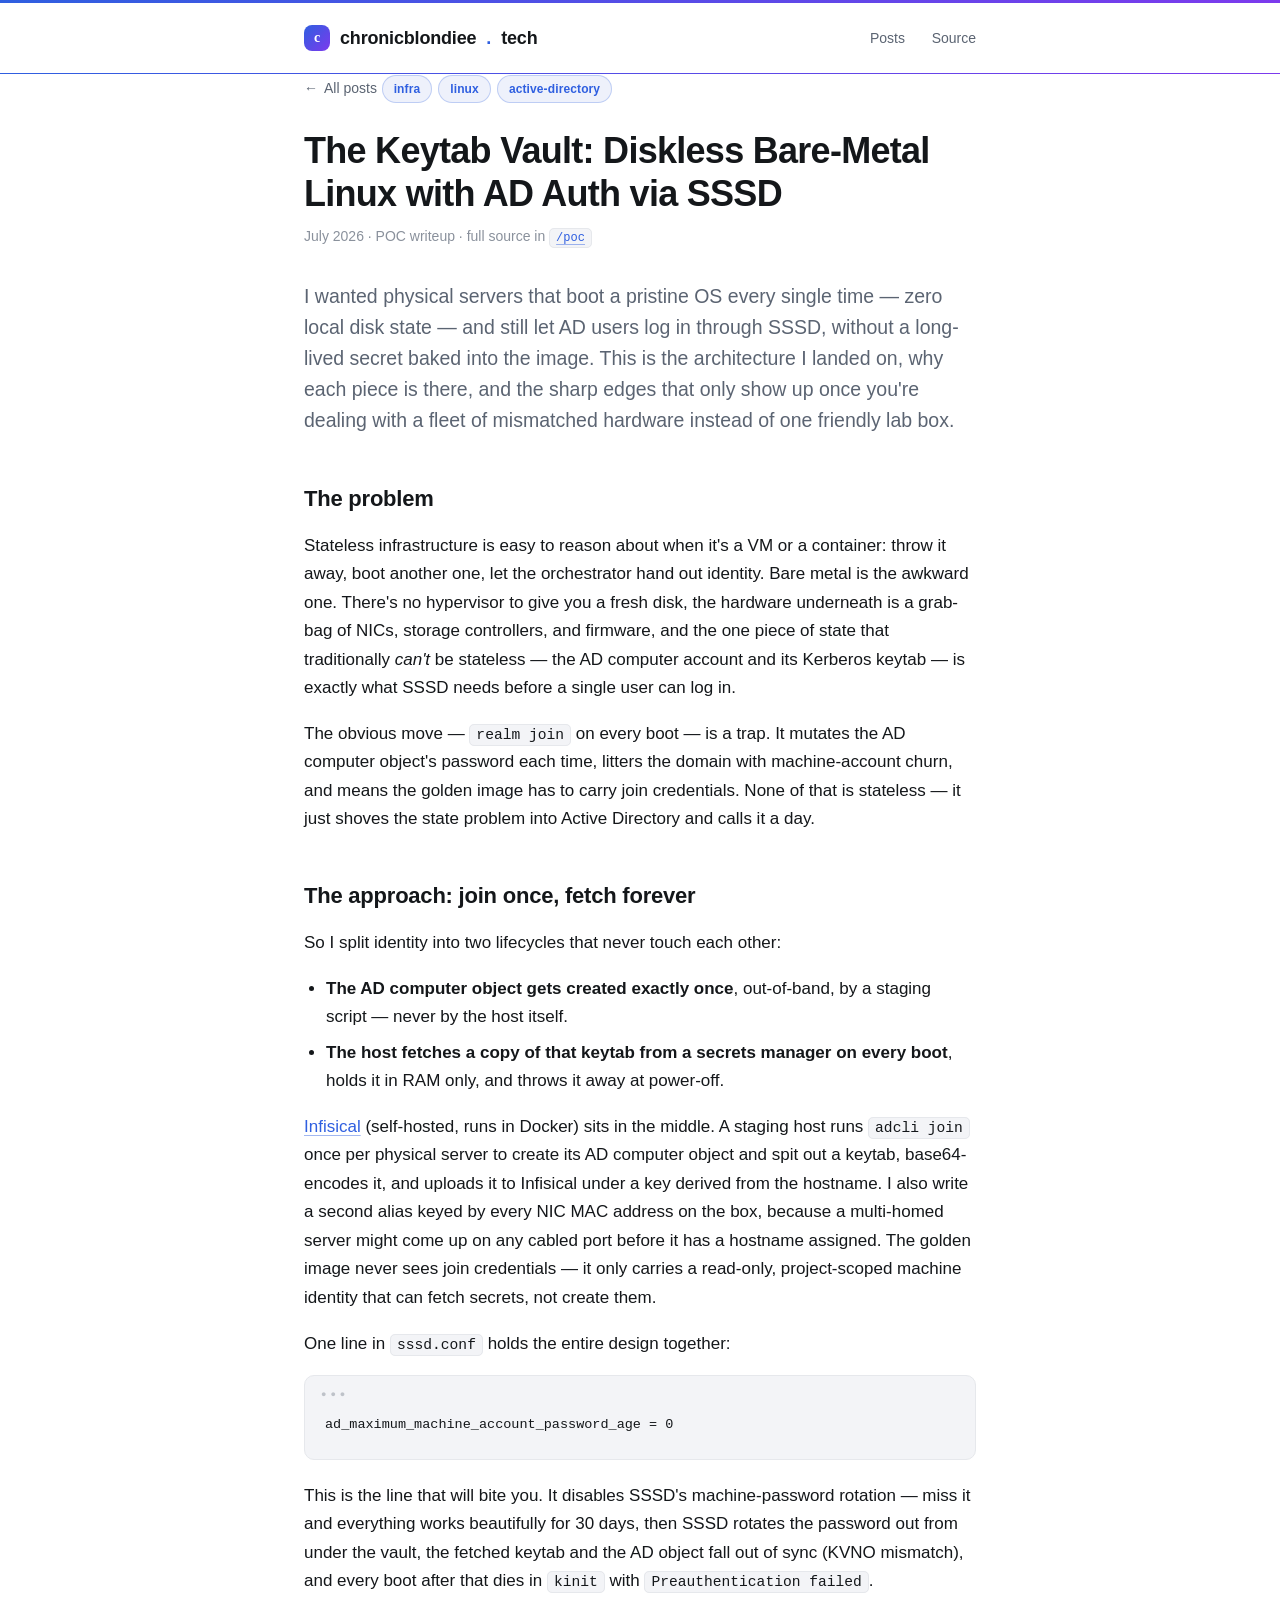
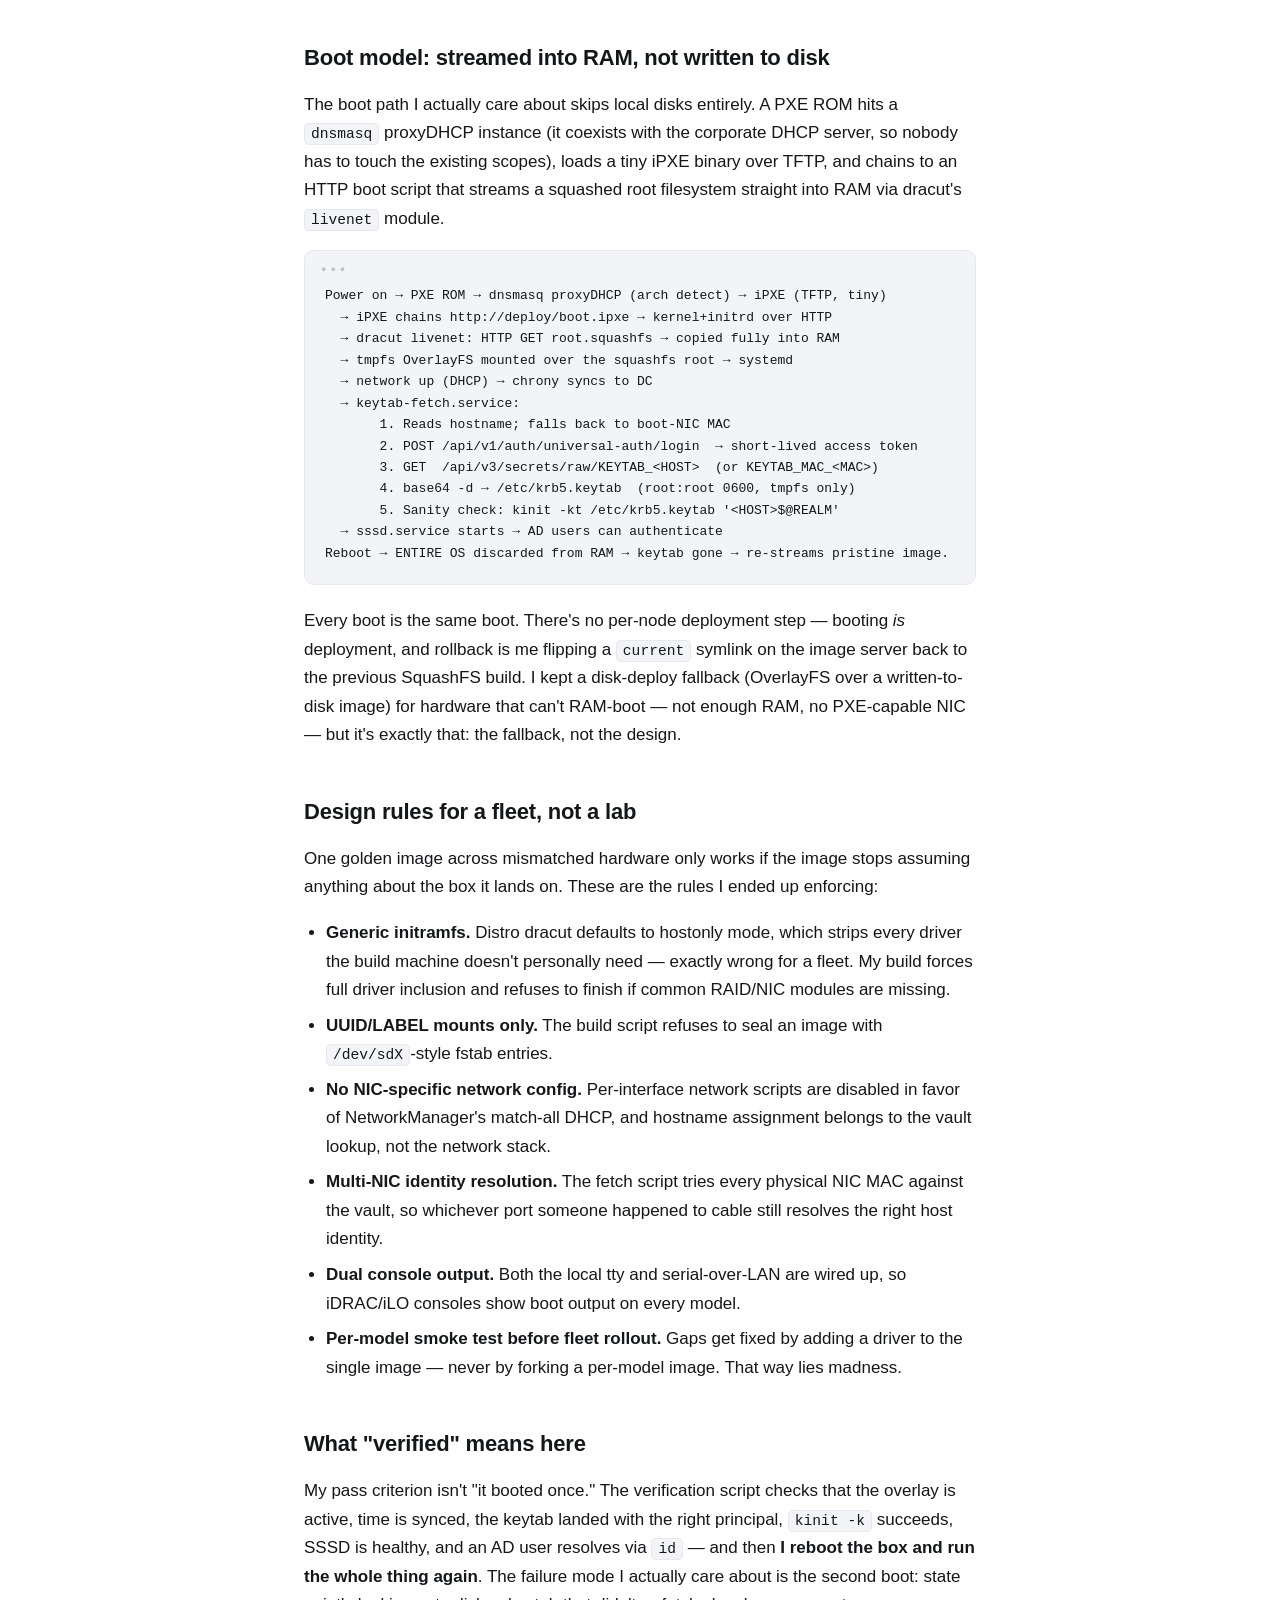
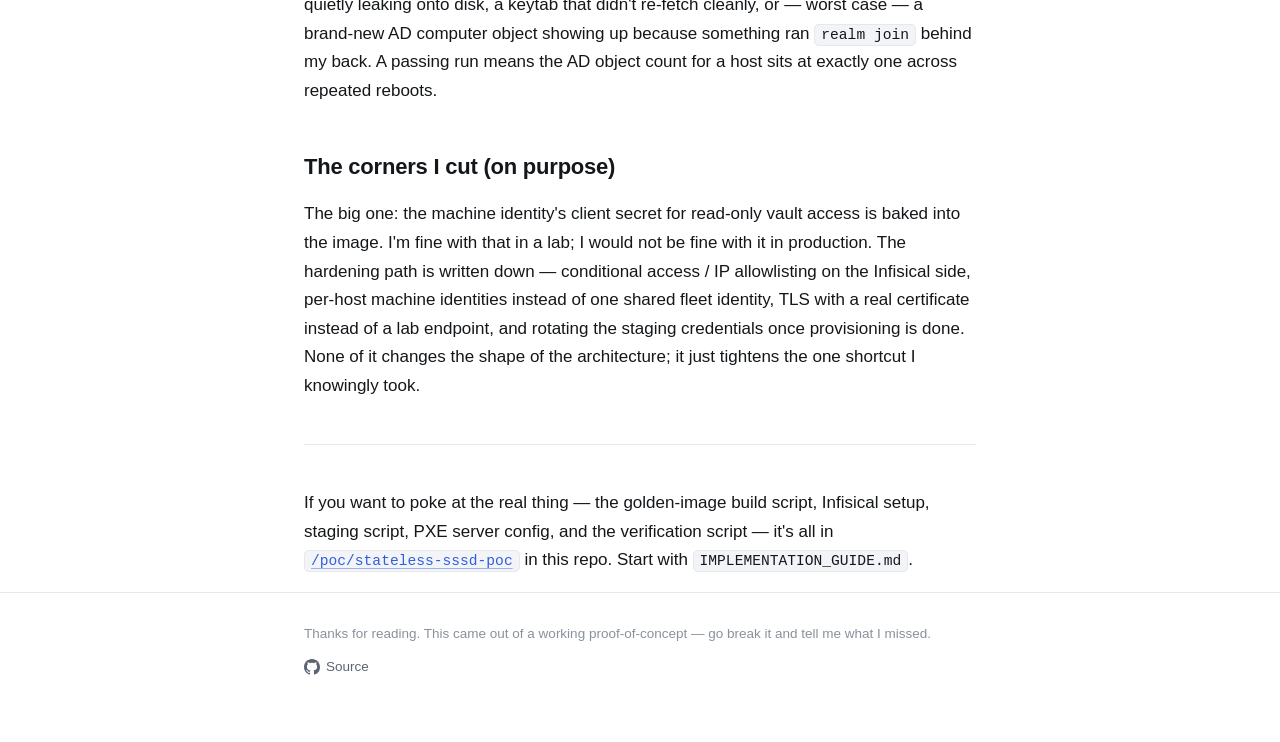
==== commit c11ba64a: "Rewrite site copy in first person for a warmer, more human voice Homepage now opens with a personal " ====
--- a/posts/stateless-bare-metal-linux-sssd.html
+++ b/posts/stateless-bare-metal-linux-sssd.html
@@ -4,10 +4,10 @@
 <meta charset="utf-8">
 <meta name="viewport" content="width=device-width, initial-scale=1">
 <title>The Keytab Vault: Diskless Bare-Metal Linux with AD Auth via SSSD</title>
-<meta name="description" content="A PXE RAM-boot architecture for stateless bare-metal Linux fleets that authenticate against Active Directory through SSSD, with secrets pulled from Infisical at every boot.">
+<meta name="description" content="I wanted bare-metal servers that boot a pristine OS every time and still let AD users log in. Here's the PXE RAM-boot + keytab vault architecture I ended up with.">
 <link rel="icon" type="image/svg+xml" href="../favicon.svg">
 <meta property="og:title" content="The Keytab Vault: Diskless Bare-Metal Linux with AD Auth via SSSD">
-<meta property="og:description" content="A PXE RAM-boot architecture for stateless bare-metal Linux fleets that authenticate against Active Directory through SSSD, with secrets pulled from Infisical at every boot.">
+<meta property="og:description" content="I wanted bare-metal servers that boot a pristine OS every time and still let AD users log in. Here's the PXE RAM-boot + keytab vault architecture I ended up with.">
 <meta property="og:type" content="article">
 <meta property="og:url" content="https://chronicblondiee.github.io/tech-blog/posts/stateless-bare-metal-linux-sssd.html">
 <meta name="twitter:card" content="summary">
@@ -35,71 +35,73 @@
   <div class="post-meta">July 2026 &middot; POC writeup &middot; full source in <a href="https://github.com/chronicblondiee/tech-blog/tree/main/poc/stateless-sssd-poc"><code>/poc</code></a></div>
 
   <p class="lede">
-    Physical servers that boot a pristine OS every single time, with zero local
-    disk state, that still authenticate interactive AD users through SSSD —
-    without ever leaving a long-lived secret sitting in the image. Here's the
-    architecture, why each piece exists, and the sharp edges that show up
-    once you have a fleet of mismatched hardware instead of one lab box.
+    I wanted physical servers that boot a pristine OS every single time —
+    zero local disk state — and still let AD users log in through SSSD,
+    without a long-lived secret baked into the image. This is the
+    architecture I landed on, why each piece is there, and the sharp edges
+    that only show up once you're dealing with a fleet of mismatched
+    hardware instead of one friendly lab box.
   </p>
 
   <h2>The problem</h2>
   <p>
     Stateless infrastructure is easy to reason about when it's a VM or a
-    container: throw it away, boot another one, identity comes from an
-    orchestrator. Bare metal is the awkward case. There's no hypervisor to
-    hand you a fresh disk, the hardware underneath is heterogeneous (different
-    NICs, different storage controllers, different firmware), and the one
-    piece of state that traditionally <em>can't</em> be stateless — the AD
-    computer account and its Kerberos keytab — is exactly what SSSD needs
-    before a single user can log in.
+    container: throw it away, boot another one, let the orchestrator hand
+    out identity. Bare metal is the awkward one. There's no hypervisor to
+    give you a fresh disk, the hardware underneath is a grab-bag of NICs,
+    storage controllers, and firmware, and the one piece of state that
+    traditionally <em>can't</em> be stateless — the AD computer account and
+    its Kerberos keytab — is exactly what SSSD needs before a single user
+    can log in.
   </p>
   <p>
-    The naive approach is <code>realm join</code> on every boot. That mutates
-    the AD computer object's password each time, litters the domain with
-    machine account churn, and means the golden image itself has to carry
-    join credentials. None of that is stateless — it just relocates the
-    state problem into Active Directory.
+    The obvious move — <code>realm join</code> on every boot — is a trap.
+    It mutates the AD computer object's password each time, litters the
+    domain with machine-account churn, and means the golden image has to
+    carry join credentials. None of that is stateless — it just shoves the
+    state problem into Active Directory and calls it a day.
   </p>
 
   <h2>The approach: join once, fetch forever</h2>
   <p>
-    The design splits identity into two lifecycles that never touch each
-    other:
+    So I split identity into two lifecycles that never touch each other:
   </p>
   <ul>
-    <li><strong>The AD computer object is created exactly once</strong>, out-of-band, by a staging script — not by the host itself, ever.</li>
+    <li><strong>The AD computer object gets created exactly once</strong>, out-of-band, by a staging script — never by the host itself.</li>
     <li><strong>The host fetches a copy of that keytab from a secrets manager on every boot</strong>, holds it in RAM only, and throws it away at power-off.</li>
   </ul>
   <p>
-    Concretely: <a href="https://infisical.com">Infisical</a> (self-hosted, Docker)
-    sits between the two. A staging host runs <code>adcli join</code> once per
-    physical server to create its AD computer object and produce a keytab,
-    base64-encodes it, and uploads it to Infisical under a key derived from
-    the hostname — plus a second alias keyed by every NIC MAC address on that
-    box, since a multi-homed server might come up on any cabled port before
-    it has a hostname assigned. The golden image never contains join
-    credentials, only a read-only, project-scoped machine identity that can
-    fetch — not create — secrets.
+    <a href="https://infisical.com">Infisical</a> (self-hosted, runs in
+    Docker) sits in the middle. A staging host runs <code>adcli join</code>
+    once per physical server to create its AD computer object and spit out a
+    keytab, base64-encodes it, and uploads it to Infisical under a key
+    derived from the hostname. I also write a second alias keyed by every
+    NIC MAC address on the box, because a multi-homed server might come up
+    on any cabled port before it has a hostname assigned. The golden image
+    never sees join credentials — it only carries a read-only,
+    project-scoped machine identity that can fetch secrets, not create them.
   </p>
   <p>
-    One line in <code>sssd.conf</code> makes the whole thing hold together:
+    One line in <code>sssd.conf</code> holds the entire design together:
   </p>
   <pre><code>ad_maximum_machine_account_password_age = 0</code></pre>
   <p>
-    This disables SSSD's default machine-password rotation. Miss it, and the
-    vaulted keytab silently goes stale after 30 days when SSSD rotates the
-    password out from under it — the fetched keytab and the AD object's
-    actual password fall out of sync (KVNO mismatch), and every subsequent
-    boot fails <code>kinit</code> with <code>Preauthentication failed</code>.
+    This is the line that will bite you. It disables SSSD's machine-password
+    rotation — miss it and everything works beautifully for 30 days, then
+    SSSD rotates the password out from under the vault, the fetched keytab
+    and the AD object fall out of sync (KVNO mismatch), and every boot after
+    that dies in <code>kinit</code> with
+    <code>Preauthentication failed</code>.
   </p>
 
   <h2>Boot model: streamed into RAM, not written to disk</h2>
   <p>
-    The primary boot path skips local disks entirely. A PXE ROM hits a
-    <code>dnsmasq</code> proxyDHCP instance (it coexists with the corporate
-    DHCP server — no scope changes needed), loads a small iPXE binary over
-    TFTP, and chains to an HTTP boot script that streams a squashed root
-    filesystem straight into RAM via dracut's <code>livenet</code> module.
+    The boot path I actually care about skips local disks entirely. A PXE
+    ROM hits a <code>dnsmasq</code> proxyDHCP instance (it coexists with the
+    corporate DHCP server, so nobody has to touch the existing scopes),
+    loads a tiny iPXE binary over TFTP, and chains to an HTTP boot script
+    that streams a squashed root filesystem straight into RAM via dracut's
+    <code>livenet</code> module.
   </p>
   <div class="diagram">Power on &rarr; PXE ROM &rarr; dnsmasq proxyDHCP (arch detect) &rarr; iPXE (TFTP, tiny)
   &rarr; iPXE chains http://deploy/boot.ipxe &rarr; kernel+initrd over HTTP
@@ -116,67 +118,69 @@
 Reboot &rarr; ENTIRE OS discarded from RAM &rarr; keytab gone &rarr; re-streams pristine image.</div>
   <p>
     Every boot is the same boot. There's no per-node deployment step —
-    booting <em>is</em> deployment, and rollback is flipping a
+    booting <em>is</em> deployment, and rollback is me flipping a
     <code>current</code> symlink on the image server back to the previous
-    SquashFS build. A disk-deploy fallback (OverlayFS over a written-to-disk
-    image) exists for hardware that can't RAM-boot — insufficient RAM, no
-    PXE-capable NIC — but it's explicitly the fallback, not the design
-    center.
+    SquashFS build. I kept a disk-deploy fallback (OverlayFS over a
+    written-to-disk image) for hardware that can't RAM-boot — not enough
+    RAM, no PXE-capable NIC — but it's exactly that: the fallback, not the
+    design.
   </p>
 
   <h2>Design rules for a fleet, not a lab</h2>
   <p>
-    One golden image across mismatched physical hardware only works if it
-    stops assuming anything about the box underneath it:
+    One golden image across mismatched hardware only works if the image
+    stops assuming anything about the box it lands on. These are the rules
+    I ended up enforcing:
   </p>
   <ul>
-    <li><strong>Generic initramfs.</strong> Distro dracut defaults to hostonly mode, which strips drivers the build machine doesn't need — exactly wrong for a fleet. The build forces full driver inclusion and fails the build if common RAID/NIC modules are missing.</li>
+    <li><strong>Generic initramfs.</strong> Distro dracut defaults to hostonly mode, which strips every driver the build machine doesn't personally need — exactly wrong for a fleet. My build forces full driver inclusion and refuses to finish if common RAID/NIC modules are missing.</li>
     <li><strong>UUID/LABEL mounts only.</strong> The build script refuses to seal an image with <code>/dev/sdX</code>-style fstab entries.</li>
-    <li><strong>No NIC-specific network config.</strong> Per-interface network scripts are disabled in favor of NetworkManager's match-all DHCP, with hostname assignment left to the vault lookup rather than the network stack.</li>
-    <li><strong>Multi-NIC identity resolution.</strong> The fetch script tries every physical NIC MAC against the vault, so whichever port happens to be cabled still resolves the right host identity.</li>
+    <li><strong>No NIC-specific network config.</strong> Per-interface network scripts are disabled in favor of NetworkManager's match-all DHCP, and hostname assignment belongs to the vault lookup, not the network stack.</li>
+    <li><strong>Multi-NIC identity resolution.</strong> The fetch script tries every physical NIC MAC against the vault, so whichever port someone happened to cable still resolves the right host identity.</li>
     <li><strong>Dual console output.</strong> Both the local tty and serial-over-LAN are wired up, so iDRAC/iLO consoles show boot output on every model.</li>
-    <li><strong>Per-model smoke test before fleet rollout.</strong> Gaps get fixed by adding a driver to the single image — never by forking a per-model image.</li>
+    <li><strong>Per-model smoke test before fleet rollout.</strong> Gaps get fixed by adding a driver to the single image — never by forking a per-model image. That way lies madness.</li>
   </ul>
 
   <h2>What "verified" means here</h2>
   <p>
-    The POC's actual pass criterion isn't "it booted once." A verification
-    script checks the overlay is active, time is synced, the keytab landed
-    with the right principal, <code>kinit -k</code> succeeds, SSSD is healthy,
-    and an AD user resolves via <code>id</code> — then <strong>the box gets
-    rebooted and the whole check runs again</strong>. The interesting failure
-    mode isn't first boot, it's second boot: state leaking onto disk, a
-    keytab that didn't get re-fetched cleanly, or — worst case — a new AD
-    computer object appearing because something ran <code>realm join</code>
-    instead of relying on the staged keytab. A passing run confirms the AD
-    object count for a host stays at exactly one across repeated reboots.
+    My pass criterion isn't "it booted once." The verification script checks
+    that the overlay is active, time is synced, the keytab landed with the
+    right principal, <code>kinit -k</code> succeeds, SSSD is healthy, and an
+    AD user resolves via <code>id</code> — and then <strong>I reboot the box
+    and run the whole thing again</strong>. The failure mode I actually care
+    about is the second boot: state quietly leaking onto disk, a keytab that
+    didn't re-fetch cleanly, or — worst case — a brand-new AD computer
+    object showing up because something ran <code>realm join</code> behind
+    my back. A passing run means the AD object count for a host sits at
+    exactly one across repeated reboots.
   </p>
 
-  <h2>Where this is intentionally a POC, not production</h2>
+  <h2>The corners I cut (on purpose)</h2>
   <p>
-    The machine identity's client secret for read-only vault access is baked
-    into the image in this build — acceptable in a lab, not in production.
-    The documented hardening path is conditional access / IP allowlisting on
-    the Infisical side, per-host machine identities instead of one shared
-    fleet identity, TLS with a real certificate instead of a lab endpoint,
-    and rotating the staging credentials once initial provisioning is done.
-    None of that changes the core shape of the architecture — it tightens
-    the one deliberate shortcut the POC takes.
+    The big one: the machine identity's client secret for read-only vault
+    access is baked into the image. I'm fine with that in a lab; I would not
+    be fine with it in production. The hardening path is written down —
+    conditional access / IP allowlisting on the Infisical side, per-host
+    machine identities instead of one shared fleet identity, TLS with a real
+    certificate instead of a lab endpoint, and rotating the staging
+    credentials once provisioning is done. None of it changes the shape of
+    the architecture; it just tightens the one shortcut I knowingly took.
   </p>
 
   <hr>
   <p>
-    Full implementation — golden image build script, Infisical setup,
-    staging script, PXE server config, and the verification script — is in
+    If you want to poke at the real thing — the golden-image build script,
+    Infisical setup, staging script, PXE server config, and the verification
+    script — it's all in
     <a href="https://github.com/chronicblondiee/tech-blog/tree/main/poc/stateless-sssd-poc"><code>/poc/stateless-sssd-poc</code></a>
-    in this repo, starting with its own <code>IMPLEMENTATION_GUIDE.md</code>.
+    in this repo. Start with <code>IMPLEMENTATION_GUIDE.md</code>.
   </p>
 
 </main>
 
 <footer class="site">
   <div class="wrap">
-    <span>Written up from a working proof-of-concept. Source and scripts linked above.</span>
+    <span>Thanks for reading. This came out of a working proof-of-concept — go break it and tell me what I missed.</span>
     <a href="https://github.com/chronicblondiee/tech-blog/tree/main/poc/stateless-sssd-poc">
       <svg viewBox="0 0 16 16" aria-hidden="true"><path d="M8 0C3.58 0 0 3.58 0 8c0 3.54 2.29 6.53 5.47 7.59.4.07.55-.17.55-.38 0-.19-.01-.82-.01-1.49-2.01.37-2.53-.49-2.69-.94-.09-.23-.48-.94-.82-1.13-.28-.15-.68-.52-.01-.53.63-.01 1.08.58 1.23.82.72 1.21 1.87.87 2.33.66.07-.52.28-.87.51-1.07-1.78-.2-3.64-.89-3.64-3.95 0-.87.31-1.59.82-2.15-.08-.2-.36-1.02.08-2.12 0 0 .67-.21 2.2.82.64-.18 1.32-.27 2-.27.68 0 1.36.09 2 .27 1.53-1.04 2.2-.82 2.2-.82.44 1.1.16 1.92.08 2.12.51.56.82 1.27.82 2.15 0 3.07-1.87 3.75-3.65 3.95.29.25.54.73.54 1.48 0 1.07-.01 1.93-.01 2.2 0 .21.15.46.55.38A8.01 8.01 0 0 0 16 8c0-4.42-3.58-8-8-8Z"/></svg>
       <span>Source</span>
